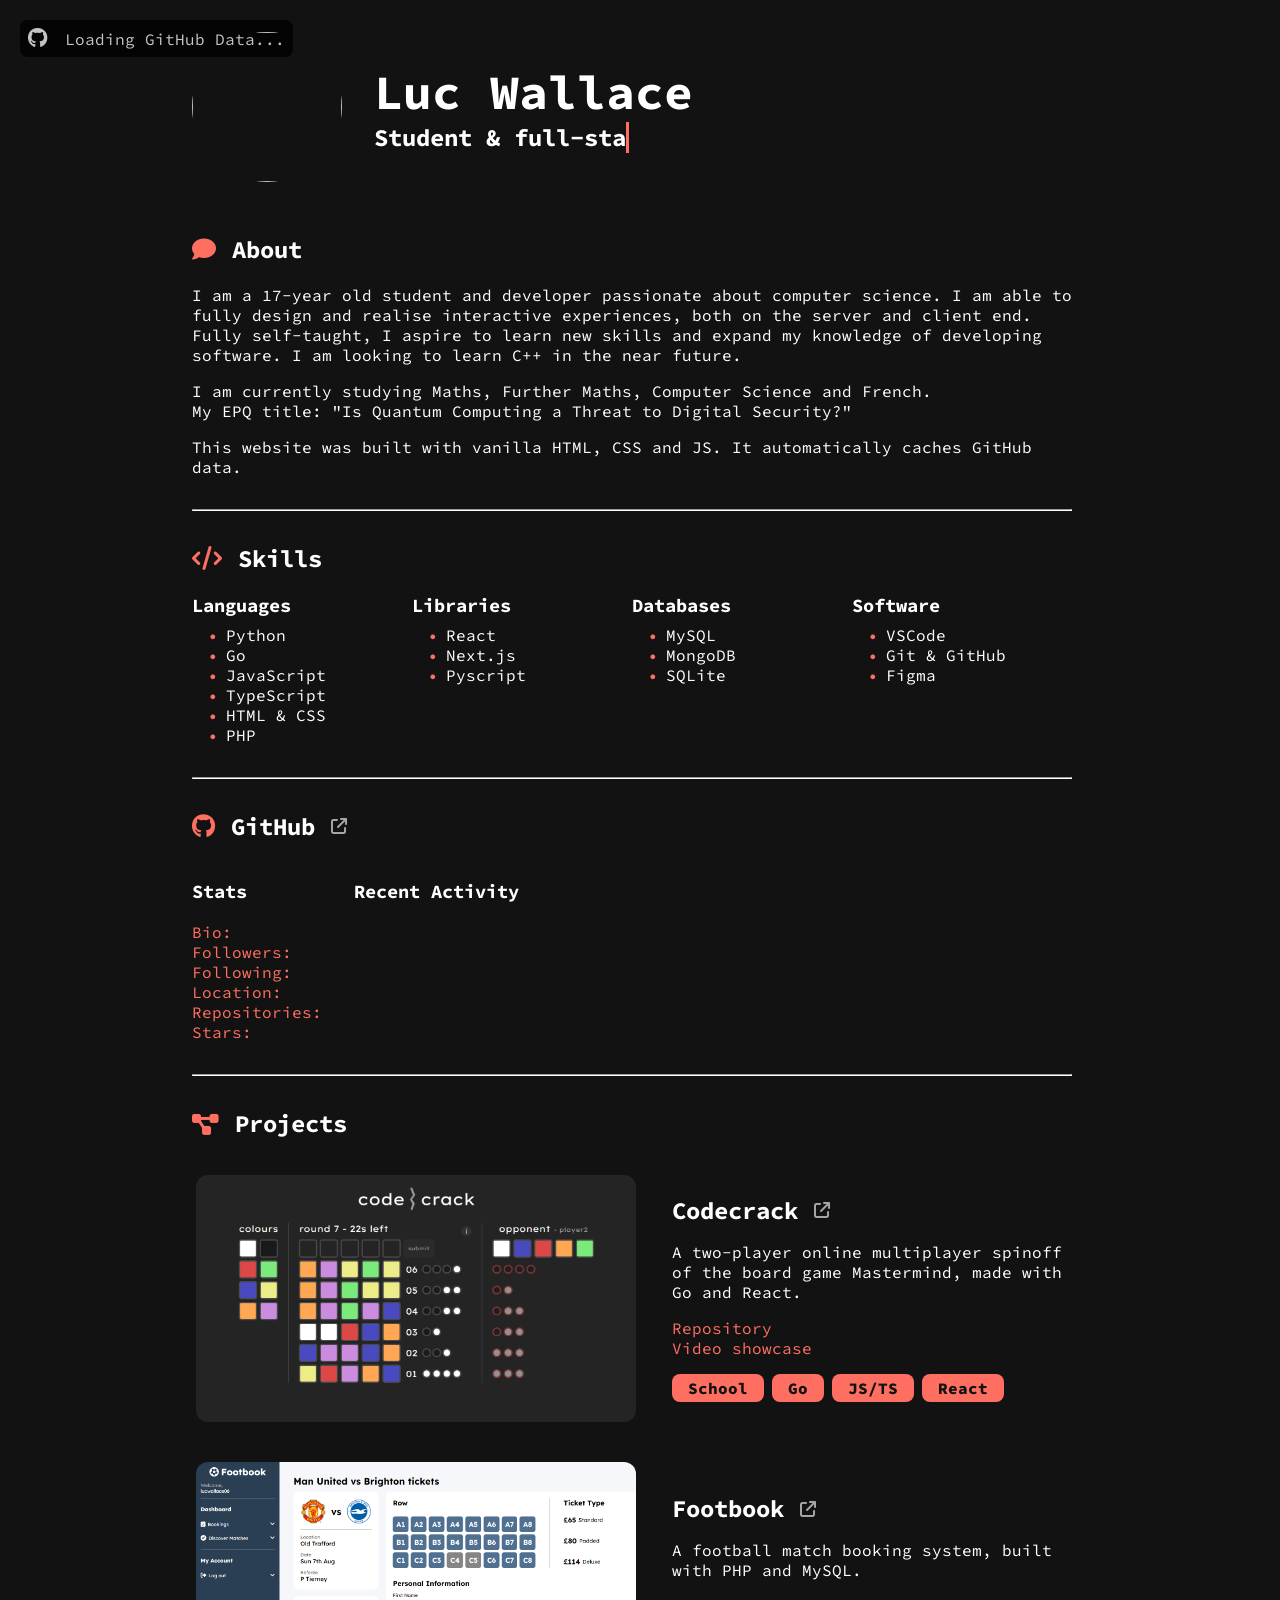
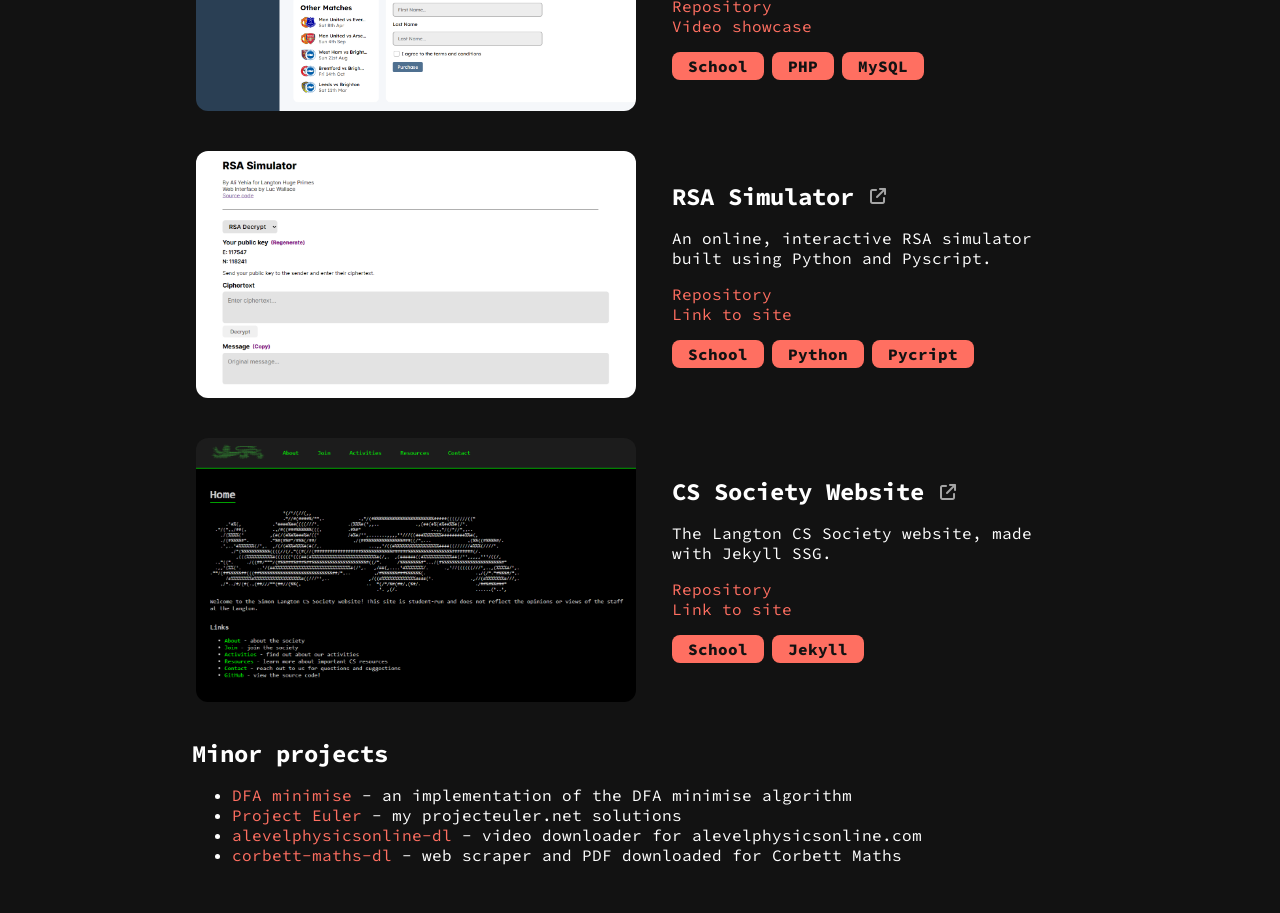
==== index.html @ f2d891d4 "Add GitHub recent activity section" ====
<!DOCTYPE html>
<html lang="en">
  <head>
    <meta charset="UTF-8" />
    <meta name="viewport" content="width=device-width, initial-scale=1.0" />
    <meta name="description" content="Student & full-stack developer" />

    <meta name="theme-color" content="#ff6f61" />
    <meta property="og:type" content="website" />
    <meta
      property="og:image"
      content="https://avatars.githubusercontent.com/luc-wallace"
    />
    <meta name="description" content="Student & full-stack developer" />
    <meta property="og:url" content="https://luc-wallace.github.io/" />
    <meta property="og:title" content="Luc Wallace Portfolio" />
    <meta property="og:description" content="Student & full-stack developer" />
    <link rel="shortcut icon" href="/img/favicon.ico" type="image/x-icon" />
    <title>Luc Wallace Portfolio</title>
    <link rel="stylesheet" href="index.css" />
    <link rel="preconnect" href="https://fonts.googleapis.com" />
    <link rel="preconnect" href="https://fonts.gstatic.com" crossorigin />
    <link
      href="https://fonts.googleapis.com/css2?family=Source+Code+Pro:ital,wght@0,200..900;1,200..900&display=swap"
      rel="stylesheet"
    />
    <link
      rel="stylesheet"
      href="https://cdnjs.cloudflare.com/ajax/libs/font-awesome/6.5.2/css/all.min.css"
      integrity="sha512-SnH5WK+bZxgPHs44uWIX+LLJAJ9/2PkPKZ5QiAj6Ta86w+fsb2TkcmfRyVX3pBnMFcV7oQPJkl9QevSCWr3W6A=="
      crossorigin="anonymous"
      referrerpolicy="no-referrer"
    />
    <script
      src="https://cdnjs.cloudflare.com/ajax/libs/dompurify/3.1.5/purify.min.js"
      integrity="sha512-JatFEe90fJU2nrgf27fUz2hWRvdYrSlTEV8esFuqCtfiqWN8phkS1fUl/xCfYyrLDQcNf3YyS0V9hG7U4RHNmQ=="
      crossorigin="anonymous"
      referrerpolicy="no-referrer"
    ></script>
    <script src="index.js" defer></script>
  </head>
  <body>
    <div class="loading" id="loading" style="display: none">
      <i class="fa-brands fa-github"></i>
      Loading GitHub Data...
    </div>
    <div class="section aside">
      <div class="logo">
        <img src="https://avatars.githubusercontent.com/luc-wallace" />
        <span class="title">
          <h1>Luc Wallace</h1>
          <div id="fill" class="fill">
            <h2 data-text="Student & full-stack developer" class="typing"></h2>
          </div>
        </span>
      </div>
    </div>
    <div class="section content" id="content">
      <div class="about">
        <h2>
          <i class="fa-solid fa-comment"></i>
          About
        </h2>
        <p>
          I am a 17-year old student and developer passionate about computer
          science. I am able to fully design and realise interactive
          experiences, both on the server and client end. Fully self-taught, I
          aspire to learn new skills and expand my knowledge of developing
          software. I am looking to learn C++ in the near future.
        </p>
        <p>
          I am currently studying Maths, Further Maths, Computer Science and
          French.
          <br />
          My EPQ title: "Is Quantum Computing a Threat to Digital Security?"
        </p>
        <p>
          This website was built with vanilla HTML, CSS and JS. It automatically
          caches GitHub data.
        </p>
      </div>
      <hr />
      <div>
        <h2>
          <i class="fa-solid fa-code"></i>
          Skills
        </h2>
        <div class="skills">
          <div>
            <h3>Languages</h3>
            <ul>
              <li>Python</li>
              <li>Go</li>
              <li>JavaScript</li>
              <li>TypeScript</li>
              <li>HTML & CSS</li>
              <li>PHP</li>
            </ul>
          </div>
          <div>
            <h3>Libraries</h3>
            <ul>
              <li>React</li>
              <li>Next.js</li>
              <li>Pyscript</li>
            </ul>
          </div>
          <div>
            <h3>Databases</h3>
            <ul>
              <li>MySQL</li>
              <li>MongoDB</li>
              <li>SQLite</li>
            </ul>
          </div>
          <div>
            <h3>Software</h3>
            <ul>
              <li>VSCode</li>
              <li>Git & GitHub</li>
              <li>Figma</li>
            </ul>
          </div>
        </div>
      </div>
      <hr />
      <div class="github">
        <h2>
          <i class="fa-brands fa-github"></i>
          GitHub
          <a
            href="https://github.com/luc-wallace"
            target="_blank"
            rel="noopener noreferrer"
          >
            <i class="fa-solid fa-arrow-up-right-from-square"></i>
          </a>
        </h2>
        <div>
          <div class="stats">
            <h3>Stats</h3>
            <h4>
              Bio:
              <span class="value" id="bio"></span>
            </h4>
            <h4>
              Followers:
              <span class="value" id="followers"></span>
            </h4>
            <h4>
              Following:
              <span class="value" id="following"></span>
            </h4>
            <h4>
              Location:
              <span class="value" id="location"></span>
            </h4>
            <h4>
              Repositories:
              <span class="value" id="repos"></span>
            </h4>
            <h4>
              Stars:
              <span class="value" id="stars"></span>
            </h4>
          </div>
          <div class="repos" id="recent-repos">
            <h3>Recent Activity</h3>
          </div>
        </div>
      </div>
      <hr />
      <div class="projects">
        <h2>
          <i class="fa-solid fa-diagram-project"></i>
          Projects
        </h2>
        <div class="project">
          <img
            src="img/codecrack.png"
            alt="A screenshot of my mastermind spinoff, codecrack."
          />
          <div>
            <h2>
              Codecrack
              <a
                href="https://github.com/luc-wallace/codecrack"
                target="_blank"
                rel="noopener noreferrer"
              >
                <i class="fa-solid fa-arrow-up-right-from-square"></i>
              </a>
            </h2>
            <p>
              A two-player online multiplayer spinoff of the board game
              Mastermind, made with Go and React.
            </p>
            <a
              href="https://github.com/luc-wallace/codecrack"
              target="_blank"
              rel="noopener noreferrer"
            >
              Repository
            </a>
            <a
              href="https://www.youtube.com/watch?v=IVzXDt7tmTY"
              target="_blank"
              rel="noopener noreferrer"
            >
              Video showcase
            </a>
            <div class="tags">
              <span>School</span>
              <span>Go</span>
              <span>JS/TS</span>
              <span>React</span>
            </div>
          </div>
        </div>
        <div class="project">
          <img
            src="img/footbook.png"
            alt="A screenshot of my football match booking system, footbook."
          />
          <div>
            <h2>
              Footbook
              <a
                href="https://github.com/luc-wallace/footbook"
                target="_blank"
                rel="noopener noreferrer"
              >
                <i class="fa-solid fa-arrow-up-right-from-square"></i>
              </a>
            </h2>
            <p>A football match booking system, built with PHP and MySQL.</p>
            <a
              href="https://github.com/luc-wallace/footbook"
              target="_blank"
              rel="noopener noreferrer"
            >
              Repository
            </a>
            <a
              href="https://youtu.be/f0kx_i9ZmFQ"
              target="_blank"
              rel="noopener noreferrer"
            >
              Video showcase
            </a>
            <div class="tags">
              <span>School</span>
              <span>PHP</span>
              <span>MySQL</span>
            </div>
          </div>
        </div>
        <div class="project">
          <img
            src="img/rsa-simulator.png"
            alt="A screenshot of my rsa simulator website."
          />
          <div>
            <h2>
              RSA Simulator
              <a
                href="https://github.com/luc-wallace/rsa-simulator"
                target="_blank"
                rel="noopener noreferrer"
              >
                <i class="fa-solid fa-arrow-up-right-from-square"></i>
              </a>
            </h2>
            <p>
              An online, interactive RSA simulator built using Python and
              Pyscript.
            </p>
            <a
              href="https://github.com/luc-wallace/rsa-simulator"
              target="_blank"
              rel="noopener noreferrer"
            >
              Repository
            </a>
            <a
              href="https://langtonhugeprimes.vercel.app"
              target="_blank"
              rel="noopener noreferrer"
            >
              Link to site
            </a>
            <div class="tags">
              <span>School</span>
              <span>Python</span>
              <span>Pycript</span>
            </div>
          </div>
        </div>
        <div class="project">
          <img
            src="img/cs-soc.png"
            alt="A screenshot of the Langton CS Society website."
          />
          <div>
            <h2>
              CS Society Website
              <a
                href="https://github.com/CSLangtonSoc/website"
                target="_blank"
                rel="noopener noreferrer"
              >
                <i class="fa-solid fa-arrow-up-right-from-square"></i>
              </a>
            </h2>
            <p>The Langton CS Society website, made with Jekyll SSG.</p>
            <a
              href="https://github.com/CSLangtonSoc/website"
              target="_blank"
              rel="noopener noreferrer"
            >
              Repository
            </a>
            <a
              href="https://langtoncompsci.tech"
              target="_blank"
              rel="noopener noreferrer"
            >
              Link to site
            </a>
            <div class="tags">
              <span>School</span>
              <span>Jekyll</span>
            </div>
          </div>
        </div>
        <div class="project minor">
          <h2>Minor projects</h2>
          <ul>
            <li>
              <a
                href="https://github.com/luc-wallace/dfa"
                target="_blank"
                rel="noopener noreferrer"
              >
                DFA minimise
              </a>
              - an implementation of the DFA minimise algorithm
            </li>
            <li>
              <a
                href="https://github.com/luc-wallace/project-euler"
                target="_blank"
                rel="noopener noreferrer"
              >
                Project Euler
              </a>
              - my projecteuler.net solutions
            </li>
            <li>
              <a
                href="https://github.com/luc-wallace/alevelphysicsonline-dl"
                target="_blank"
                rel="noopener noreferrer"
              >
                alevelphysicsonline-dl
              </a>
              - video downloader for alevelphysicsonline.com
            </li>
            <li>
              <a
                href="https://github.com/luc-wallace/corbett-maths-dl"
                target="_blank"
                rel="noopener noreferrer"
              >
                corbett-maths-dl
              </a>
              - web scraper and PDF downloaded for Corbett Maths
            </li>
          </ul>
        </div>
      </div>
    </div>
  </body>
</html>
---- index.css ----
html,
body {
  margin: 0;
  width: 100%;
  height: 100%;
  overflow-x: hidden;
}

:root {
  --background: #121212;
  --accent: #ff6f61;
  --text-primary: #fff;
  --text-secondary: #a5a5a5;
}

body {
  font-family: "Source Code Pro", monospace;
  font-optical-sizing: auto;
  font-style: normal;
  background-color: var(--background);
  color: var(--text-primary);
  display: flex;
}

::-moz-selection {
  background: #89403b;
}

::selection {
  background: #89403b;
}

a {
  text-decoration: none;
  color: var(--accent);
}

.section {
  flex: 1;
}

.aside {
  display: flex;
  position: fixed;
  height: 100%;
  width: max-content;
  align-items: center;
  justify-content: center;
  padding: 0 2rem 0 12rem;
  flex-direction: column;
  align-items: flex-start;
  animation: 0.5s appear ease-in-out both;
  pointer-events: none;
}

.content {
  padding: 5rem 10rem 5rem 50%;
  overflow-y: auto;
}

.content > div {
  animation: 0.5s appear ease-in-out both;
}

.content > div:nth-child(1) {
  animation-delay: 100ms;
}

.content > div:nth-child(3) {
  animation-delay: 200ms;
}

.content > div:nth-child(5) {
  animation-delay: 300ms;
}

.content > div:nth-child(7) {
  animation-delay: 400ms;
}

.logo {
  display: flex;
  align-items: center;
  gap: 2rem;
}

.logo h1 {
  font-size: 3rem;
}

.logo img {
  width: 150px;
  height: 150px;
  border-radius: 50%;
}

.fill {
  width: max-content;
  position: relative;
  display: inline-block;
}

.fill::before {
  opacity: 0.5;
  content: "";
  position: absolute;
  height: 100%;
  background-color: var(--accent);
  z-index: -1;
  transition: width 0.2s ease-out;
  width: var(--fill-width, 0);
}

.value {
  color: var(--text-primary);
}

.content h2 {
  display: flex;
  cursor: default;
  align-items: center;
}

h2 i {
  height: max-content;
  margin-right: 1rem;
  color: var(--accent);
  transition: font-size 0.25s;
}

h2:hover > i {
  font-size: 1.75rem;
}

.github h4 {
  margin: 0;
  font-weight: 400;
  color: var(--accent);
}

.github > div {
  display: flex;
  gap: 2rem;
}

.repos {
  display: flex;
  flex-direction: column;
  flex: 1;
}

.repos p {
  margin: 0;
}

.stats {
  width: max-content;
}

h2 a {
  margin-left: 1rem;
  font-size: 1rem;
}

h2 a i {
  color: var(--text-secondary);
}

.title {
  display: flex;
  flex-direction: column;
}

.title * {
  margin: 0;
}

.typing {
  overflow-x: hidden;
  white-space: nowrap;
}

.typing::after {
  content: "";
  height: 10px;
  border-right: 3px solid var(--accent);
  animation: blinking 1s steps(1, end) infinite;
}

hr {
  border-bottom: 1px solid #fff;
  margin: 2rem 0;
  animation: fade reverse 0.5s;
}

.skills {
  display: flex;
}

.skills ul {
  list-style: none;
  margin: 0.5rem 0 0 0;
}

.skills li::before {
  content: "•";
  color: var(--accent);
  width: 1rem;
  margin: 0 0.5rem 0 -1.5rem;
}

.skills > div {
  flex: 1;
}

.skills h3 {
  margin: 0;
}

.loading {
  position: absolute;
  top: 20px;
  left: 20px;
  padding: 0.5rem;
  background-color: #000000;
  opacity: 0.75;
  border-radius: 0.5rem;
}

.loading i {
  font-size: 1.25rem;
  margin-right: 0.5rem;
}

.projects {
  display: flex;
  flex-direction: column;
  gap: 2rem;
}

.projects h2 {
  margin: 0;
}

.project h2 {
  margin: 0;
}

.project {
  display: flex;
  gap: 2rem;
}

.project img {
  align-self: start;
  width: 50%;
  border-radius: 1rem;
  border: 4px transparent solid;
  transition: border-color 0.5s;
}

.project:hover img {
  border: 4px var(--accent) solid;
}

.project > div {
  display: flex;
  flex-direction: column;
  justify-content: center;
}

.tags {
  width: 100%;
  margin-top: 1rem;
  display: flex;
  flex-direction: row;
  gap: 0.5rem;
}

.tags span {
  width: max-content;
  border-radius: 0.5rem;
  background-color: var(--accent);
  color: var(--background);
  padding: 0.25rem 1rem;
  font-weight: 800;
}

.project.minor {
  flex-direction: column;
  gap: 0;
}

@keyframes appear {
  from {
    opacity: 0;
  }

  to {
    opacity: 1;
  }
}

@keyframes blinking {
  0% {
    opacity: 1;
  }

  50% {
    opacity: 0;
  }

  100% {
    opacity: 1;
  }
}

@keyframes fade {
  from {
    opacity: 0.75;
  }

  to {
    opacity: 0;
  }
}

@media screen and (max-width: 1700px) {
  .aside {
    padding-left: 2rem;
  }

  .content {
    padding-right: 2rem;
  }
}

@media screen and (max-width: 1420px) {
  body {
    display: flex;
    flex-direction: column;
    height: max-content;
    width: 70%;
    margin: 0 auto;
  }

  .section {
    flex: 0;
  }

  .aside {
    position: static;
    padding: 2rem 0;
    pointer-events: all;
  }

  .content {
    padding: 0 1rem 2rem 0;
  }
}

@media screen and (max-width: 1000px) {
  body {
    width: 95%;
  }
}

@media screen and (max-width: 685px) {
  h2 {
    font-size: 1.15rem;
  }

  .tags span {
    padding: 0.25rem 0.5rem;
  }

  .skills {
    display: grid;
    grid-template-columns: 1fr 1fr;
    gap: 1rem;
  }

  .github > div {
    flex-direction: column;
  }

  .stats,
  .top-repos {
    width: 100%;
  }
}

@media screen and (max-width: 570px) {
  .project {
    flex-direction: column;
  }

  .title h1 {
    font-size: 1.65rem;
  }

  .project h2 {
    font-size: 1rem;
  }

  .aside {
    width: 100%;
  }

  .logo {
    width: 100%;
    gap: 0.5rem;
    flex-direction: column;
    align-items: center;
    text-align: center;
    justify-content: center;
  }

  .logo img {
    width: 100px;
    height: 100px;
  }

  .tags span {
    padding: 0.25rem 0.5rem;
  }
}
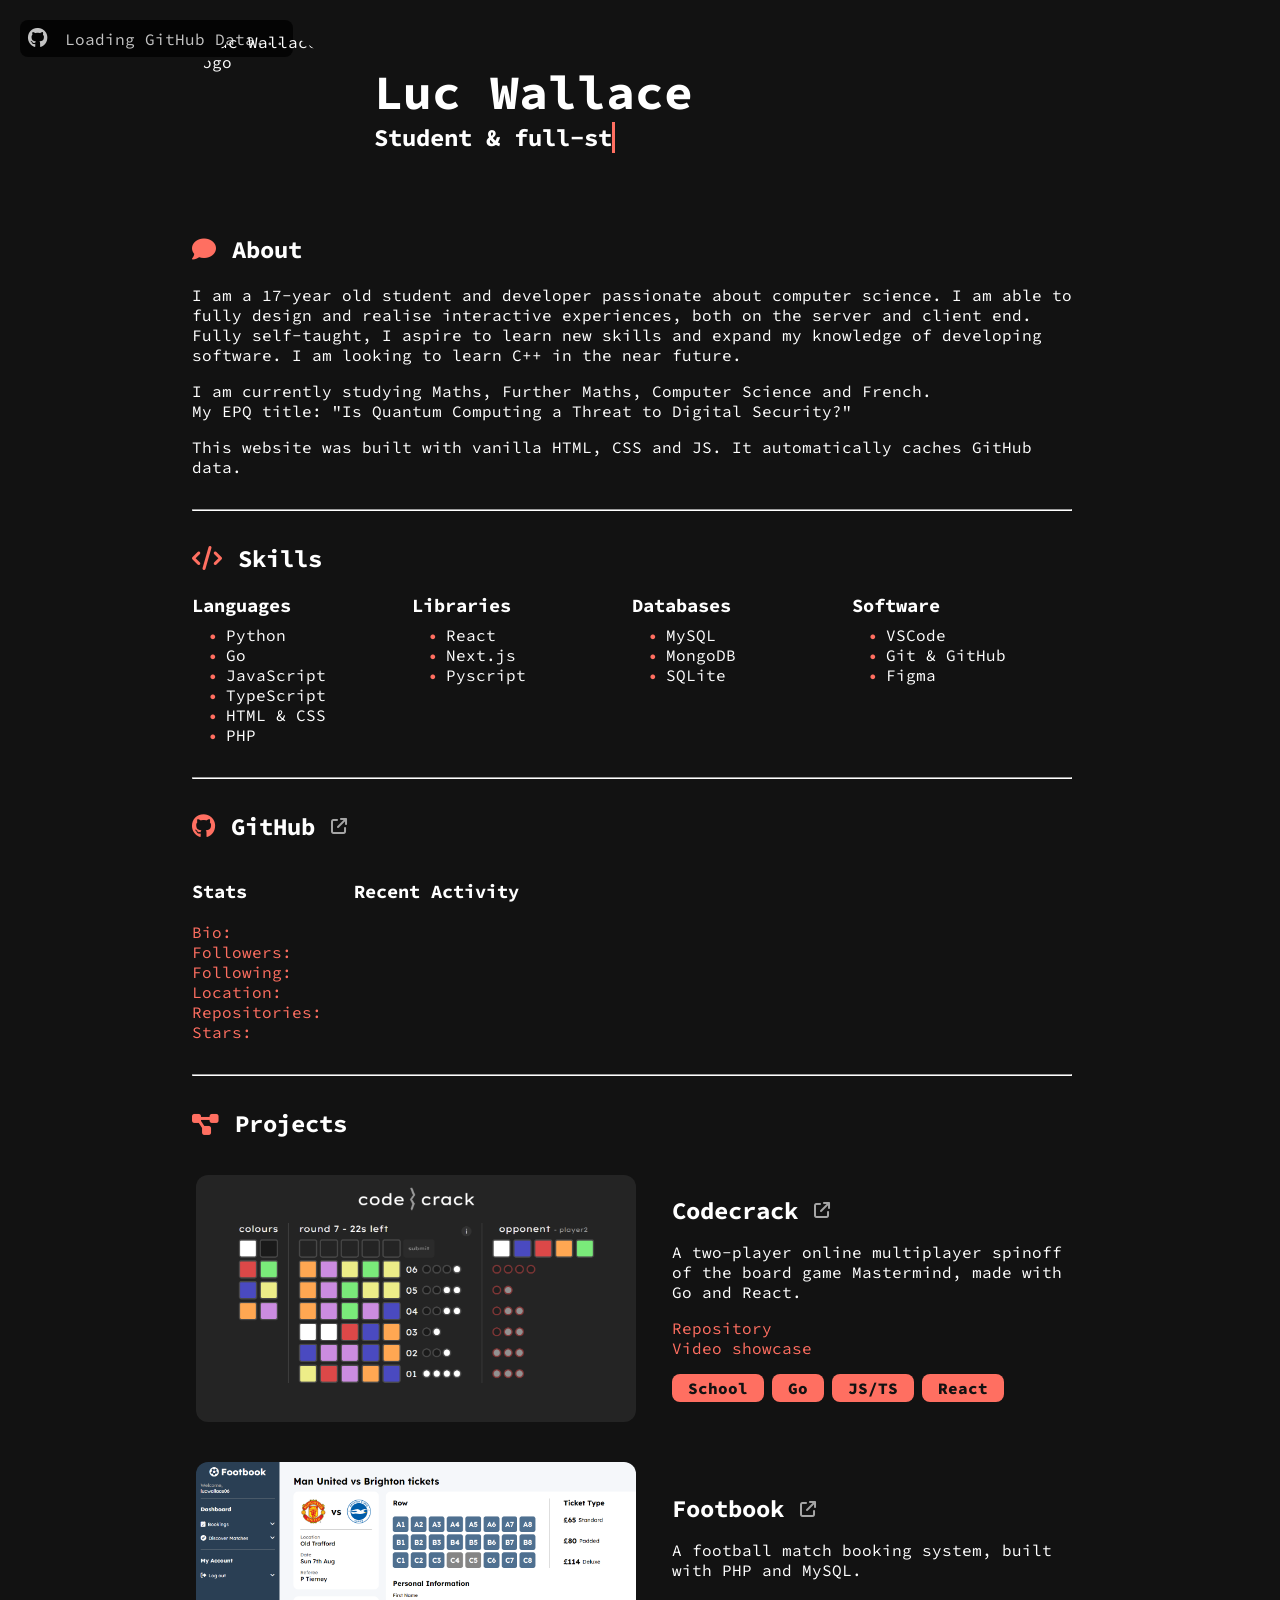
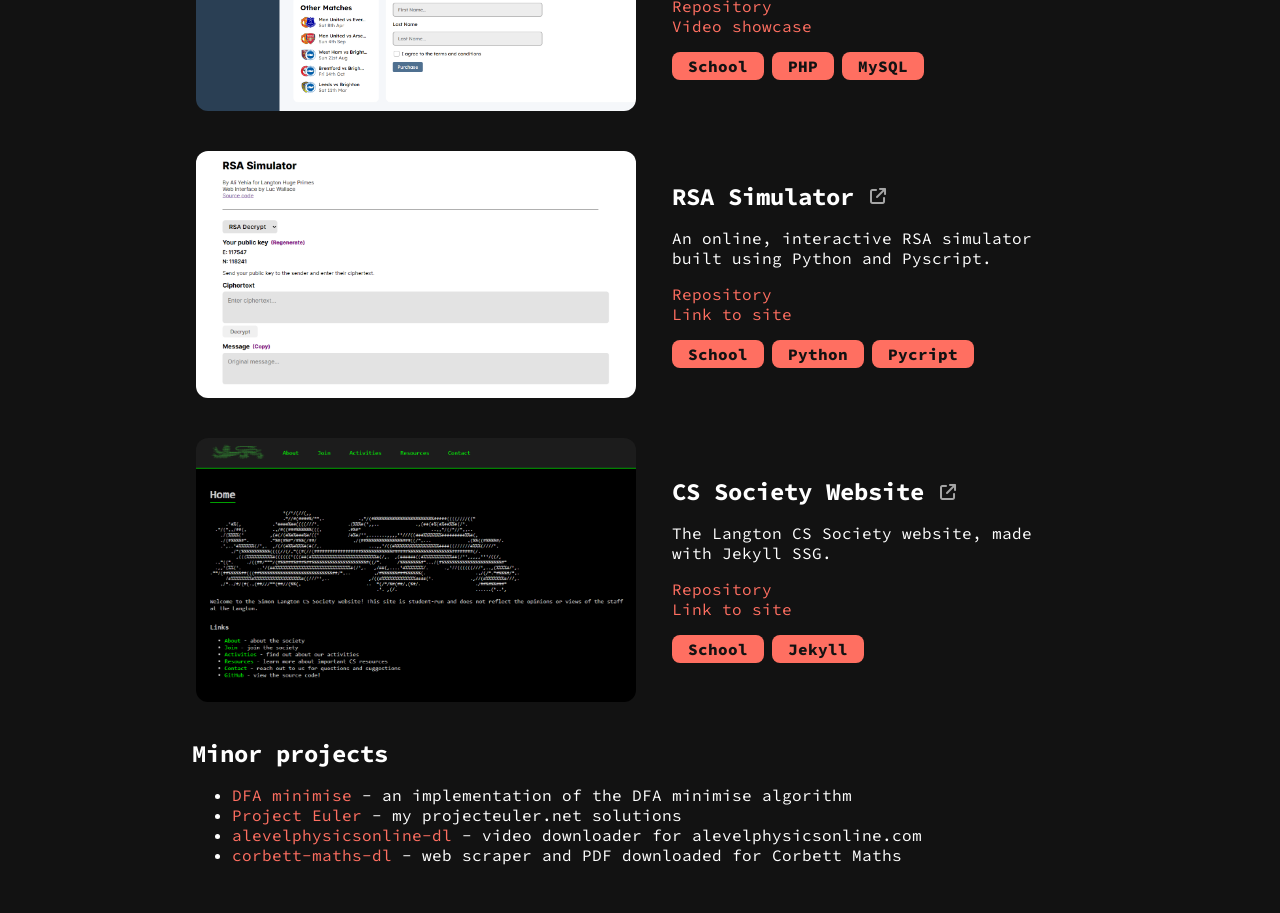
==== commit ce0fdc47: "Add accessibility labels to links" ====
--- a/index.html
+++ b/index.html
@@ -46,7 +46,10 @@
     </div>
     <div class="section aside">
       <div class="logo">
-        <img src="https://avatars.githubusercontent.com/luc-wallace" />
+        <img
+          src="https://avatars.githubusercontent.com/luc-wallace"
+          alt="Luc Wallace logo"
+        />
         <span class="title">
           <h1>Luc Wallace</h1>
           <div id="fill" class="fill">
@@ -132,6 +135,7 @@
             href="https://github.com/luc-wallace"
             target="_blank"
             rel="noopener noreferrer"
+            aria-label="Visit my GitHub profile"
           >
             <i class="fa-solid fa-arrow-up-right-from-square"></i>
           </a>
@@ -187,6 +191,7 @@
                 href="https://github.com/luc-wallace/codecrack"
                 target="_blank"
                 rel="noopener noreferrer"
+                aria-label="Visit the repository"
               >
                 <i class="fa-solid fa-arrow-up-right-from-square"></i>
               </a>
@@ -229,6 +234,7 @@
                 href="https://github.com/luc-wallace/footbook"
                 target="_blank"
                 rel="noopener noreferrer"
+                aria-label="Visit the repository"
               >
                 <i class="fa-solid fa-arrow-up-right-from-square"></i>
               </a>
@@ -267,6 +273,7 @@
                 href="https://github.com/luc-wallace/rsa-simulator"
                 target="_blank"
                 rel="noopener noreferrer"
+                aria-label="Visit the repository"
               >
                 <i class="fa-solid fa-arrow-up-right-from-square"></i>
               </a>
@@ -308,6 +315,7 @@
                 href="https://github.com/CSLangtonSoc/website"
                 target="_blank"
                 rel="noopener noreferrer"
+                aria-label="Visit the repository"
               >
                 <i class="fa-solid fa-arrow-up-right-from-square"></i>
               </a>
--- a/index.css
+++ b/index.css
@@ -56,6 +56,7 @@
 .content {
   padding: 5rem 10rem 5rem 50%;
   overflow-y: auto;
+  --animation-delay: 200ms;
 }
 
 .content > div {
@@ -63,19 +64,19 @@
 }
 
 .content > div:nth-child(1) {
-  animation-delay: 100ms;
+  animation-delay: var(--animation-delay);
 }
 
 .content > div:nth-child(3) {
-  animation-delay: 200ms;
+  animation-delay: calc(2 * var(--animation-delay));
 }
 
 .content > div:nth-child(5) {
-  animation-delay: 300ms;
+  animation-delay: calc(3 * var(--animation-delay));
 }
 
 .content > div:nth-child(7) {
-  animation-delay: 400ms;
+  animation-delay: calc(4 * var(--animation-delay));
 }
 
 .logo {
@@ -190,7 +191,7 @@
 hr {
   border-bottom: 1px solid #fff;
   margin: 2rem 0;
-  animation: fade reverse 0.5s;
+  animation: fade reverse 1s;
 }
 
 .skills {
@@ -425,3 +426,19 @@
     padding: 0.25rem 0.5rem;
   }
 }
+
+@media (prefers-reduced-motion) {
+  * {
+    animation: none !important;
+    opacity: 1 !important;
+    transition-duration: 0s !important;
+  }
+
+  .typing {
+    width: max-content;
+  }
+
+  .typing::after {
+    display: none;
+  }
+}
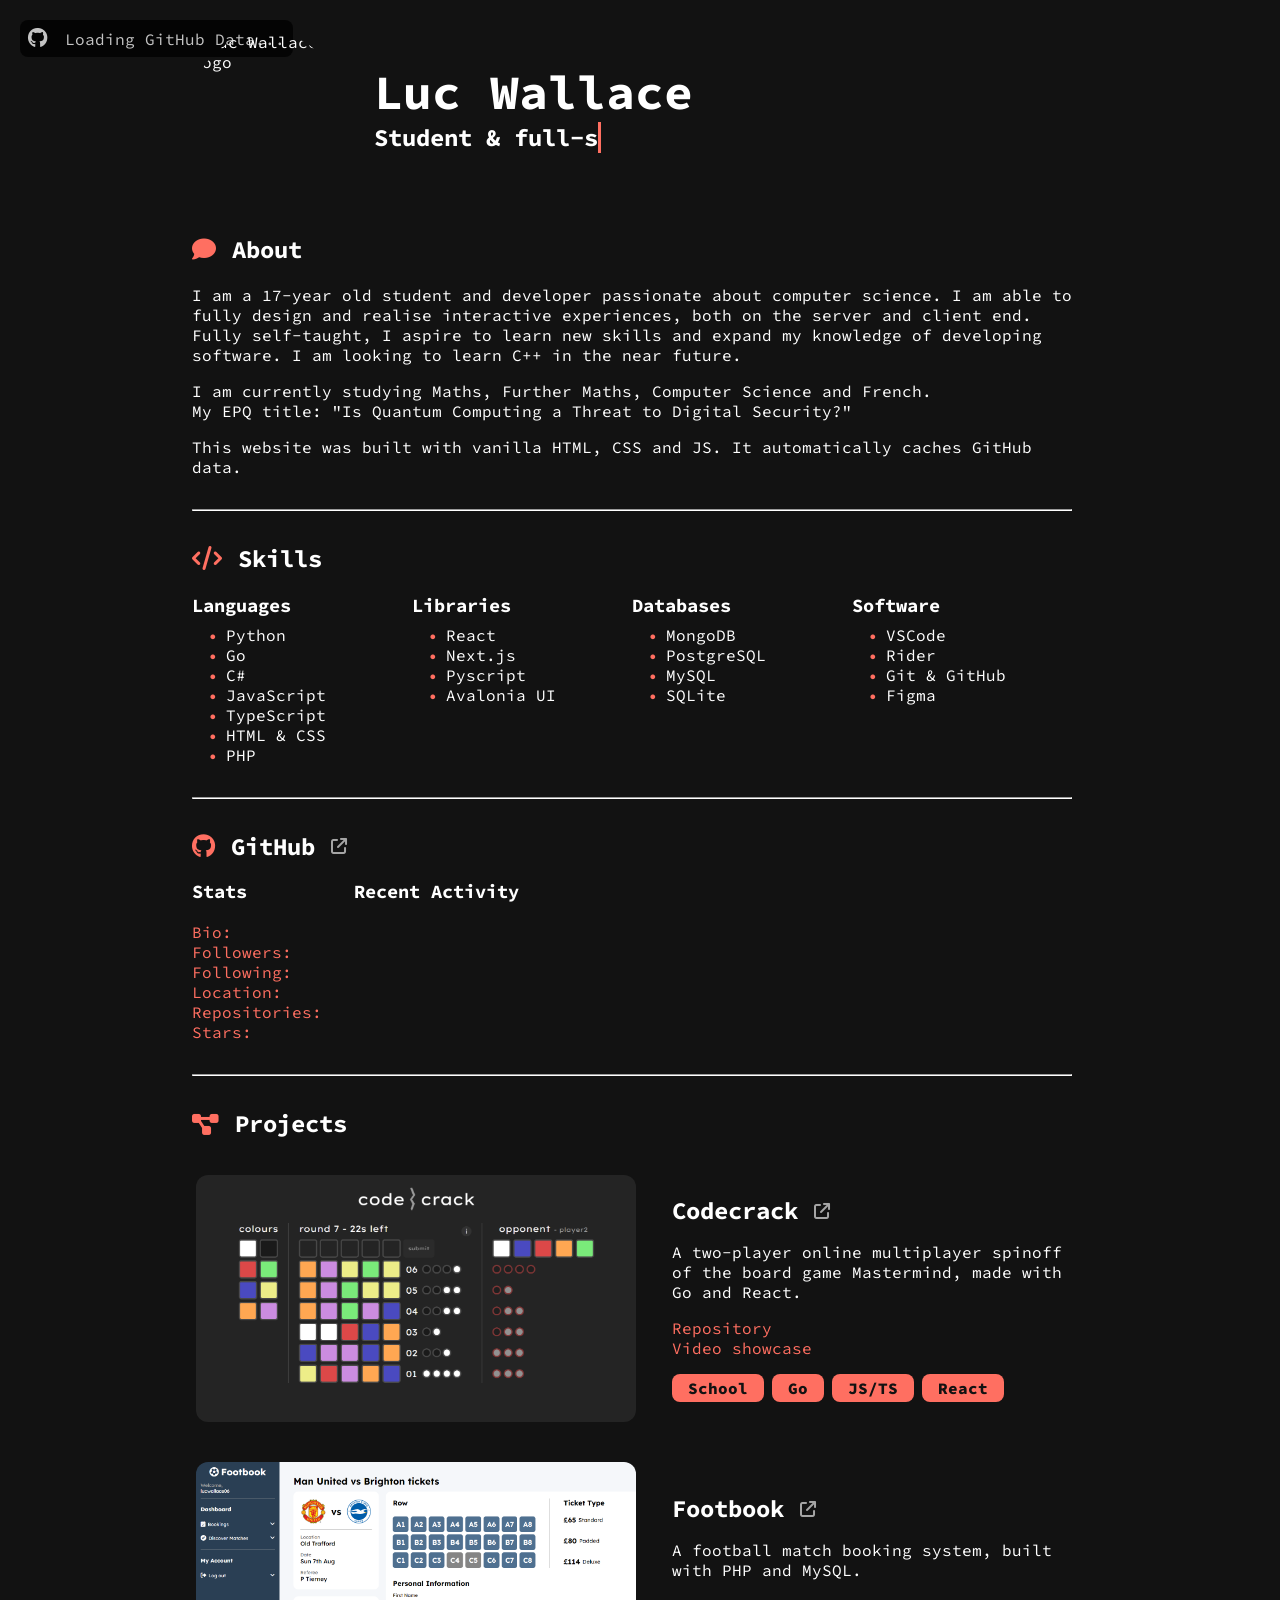
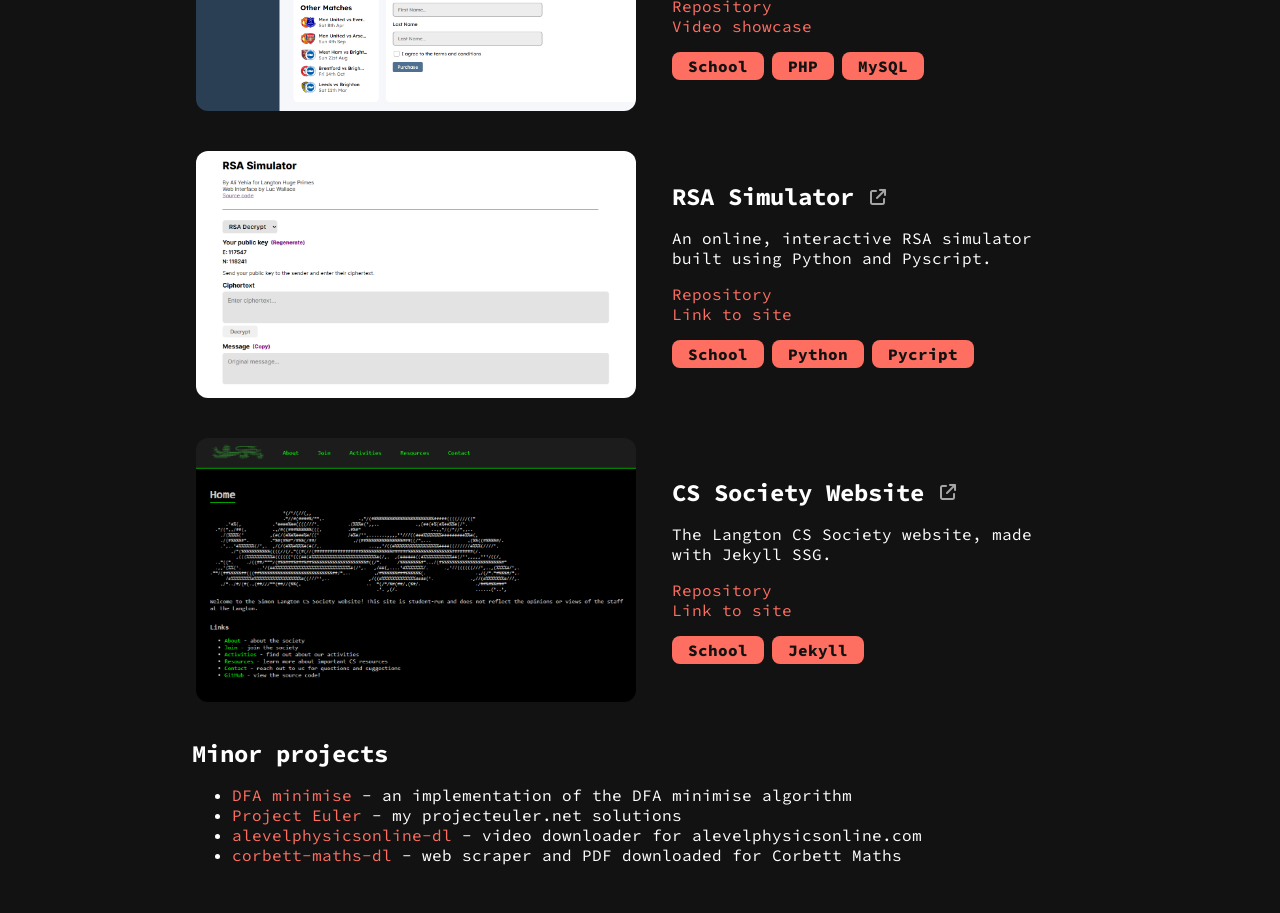
==== commit 6c8e95a8: "Update skills and databases" ====
--- a/index.html
+++ b/index.html
@@ -94,6 +94,7 @@
             <ul>
               <li>Python</li>
               <li>Go</li>
+              <li>C#</li>
               <li>JavaScript</li>
               <li>TypeScript</li>
               <li>HTML & CSS</li>
@@ -106,13 +107,15 @@
               <li>React</li>
               <li>Next.js</li>
               <li>Pyscript</li>
+              <li>Avalonia UI</li>
             </ul>
           </div>
           <div>
             <h3>Databases</h3>
             <ul>
+              <li>MongoDB</li>
+              <li>PostgreSQL</li>
               <li>MySQL</li>
-              <li>MongoDB</li>
               <li>SQLite</li>
             </ul>
           </div>
@@ -120,6 +123,7 @@
             <h3>Software</h3>
             <ul>
               <li>VSCode</li>
+              <li>Rider</li>
               <li>Git & GitHub</li>
               <li>Figma</li>
             </ul>
--- a/index.css
+++ b/index.css
@@ -139,6 +139,10 @@
   color: var(--accent);
 }
 
+.github h2 {
+  margin-bottom: 0;
+}
+
 .github > div {
   display: flex;
   gap: 2rem;
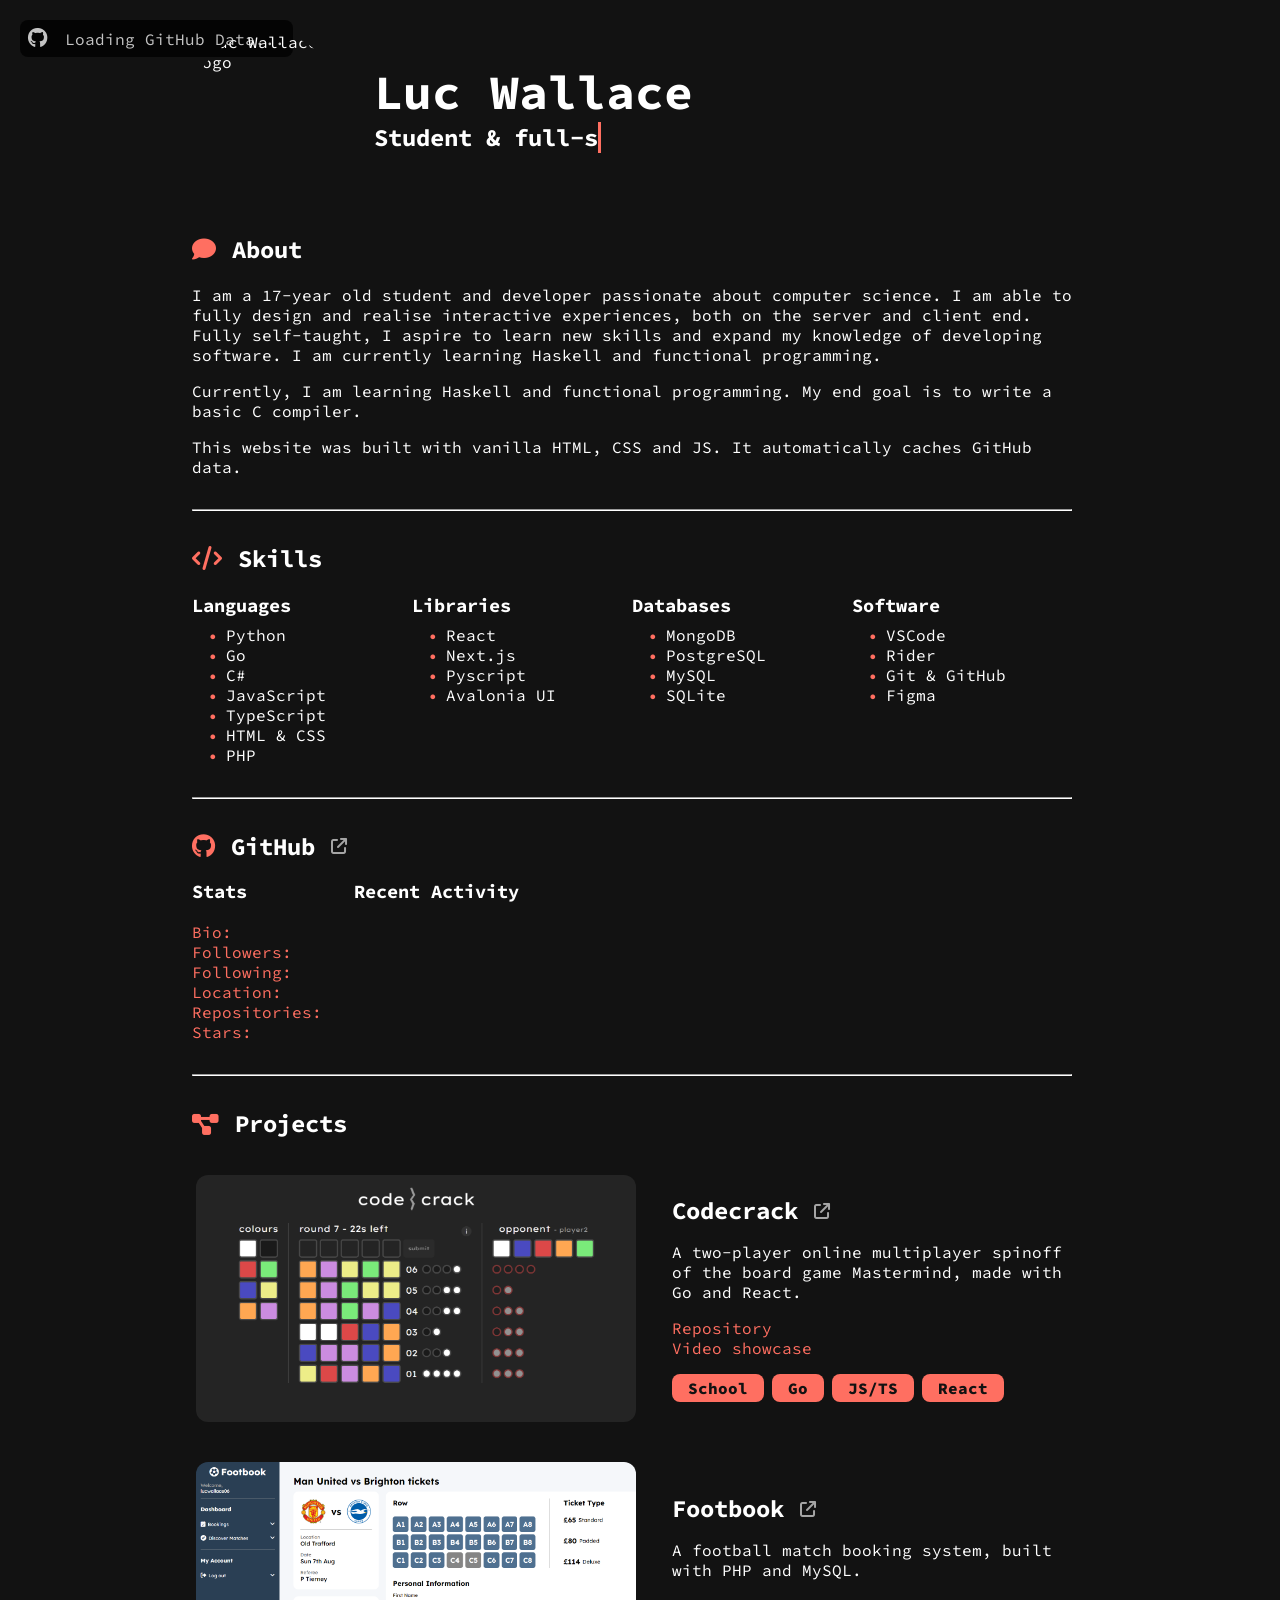
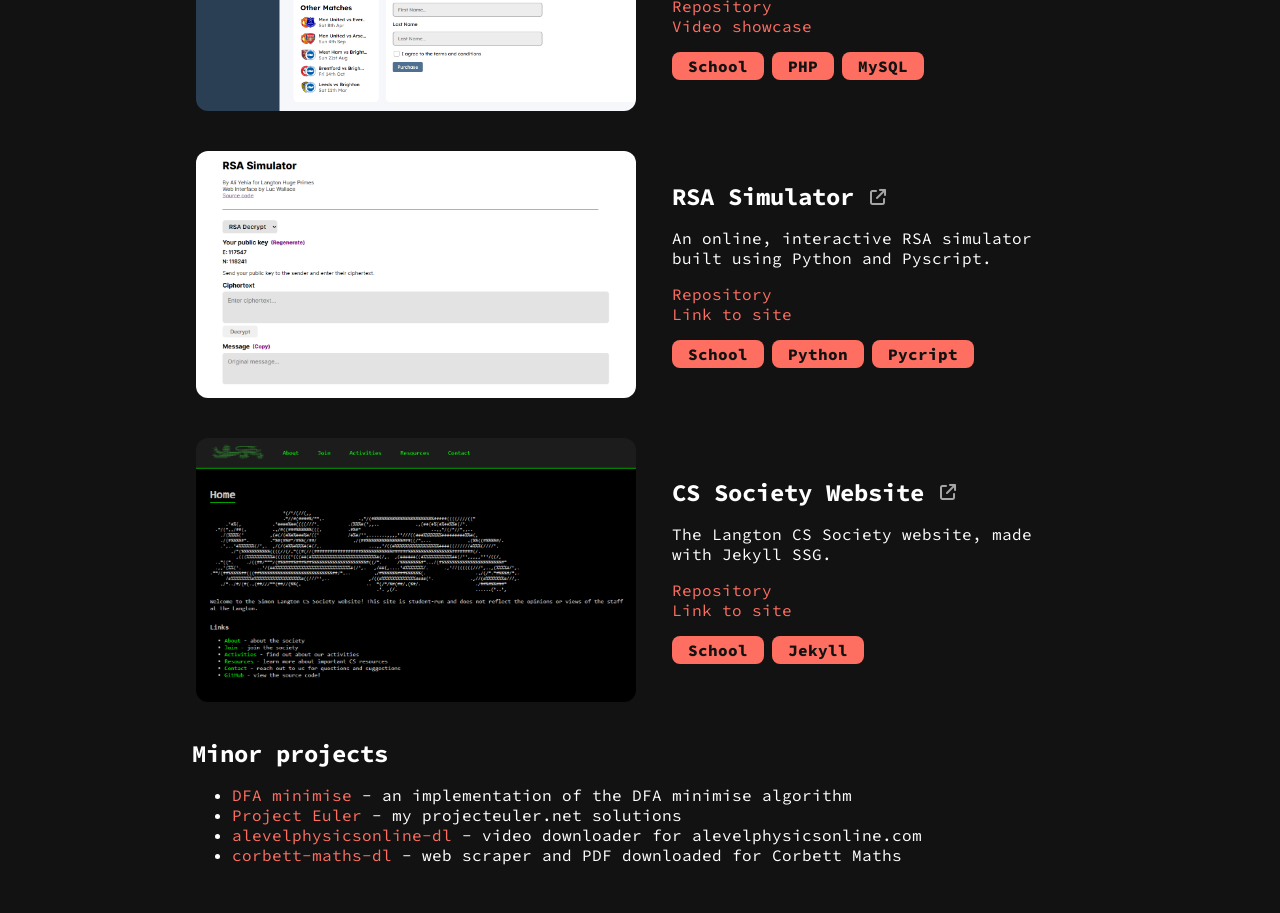
==== commit e2598095: "Update personal site" ====
--- a/index.html
+++ b/index.html
@@ -1,4 +1,4 @@
-<!DOCTYPE html>
+<!doctype html>
 <html lang="en">
   <head>
     <meta charset="UTF-8" />
@@ -69,13 +69,11 @@
           science. I am able to fully design and realise interactive
           experiences, both on the server and client end. Fully self-taught, I
           aspire to learn new skills and expand my knowledge of developing
-          software. I am looking to learn C++ in the near future.
+          software. I am currently learning Haskell and functional programming.
         </p>
         <p>
-          I am currently studying Maths, Further Maths, Computer Science and
-          French.
-          <br />
-          My EPQ title: "Is Quantum Computing a Threat to Digital Security?"
+          Currently, I am learning Haskell and functional programming. My end
+          goal is to write a basic C compiler.
         </p>
         <p>
           This website was built with vanilla HTML, CSS and JS. It automatically
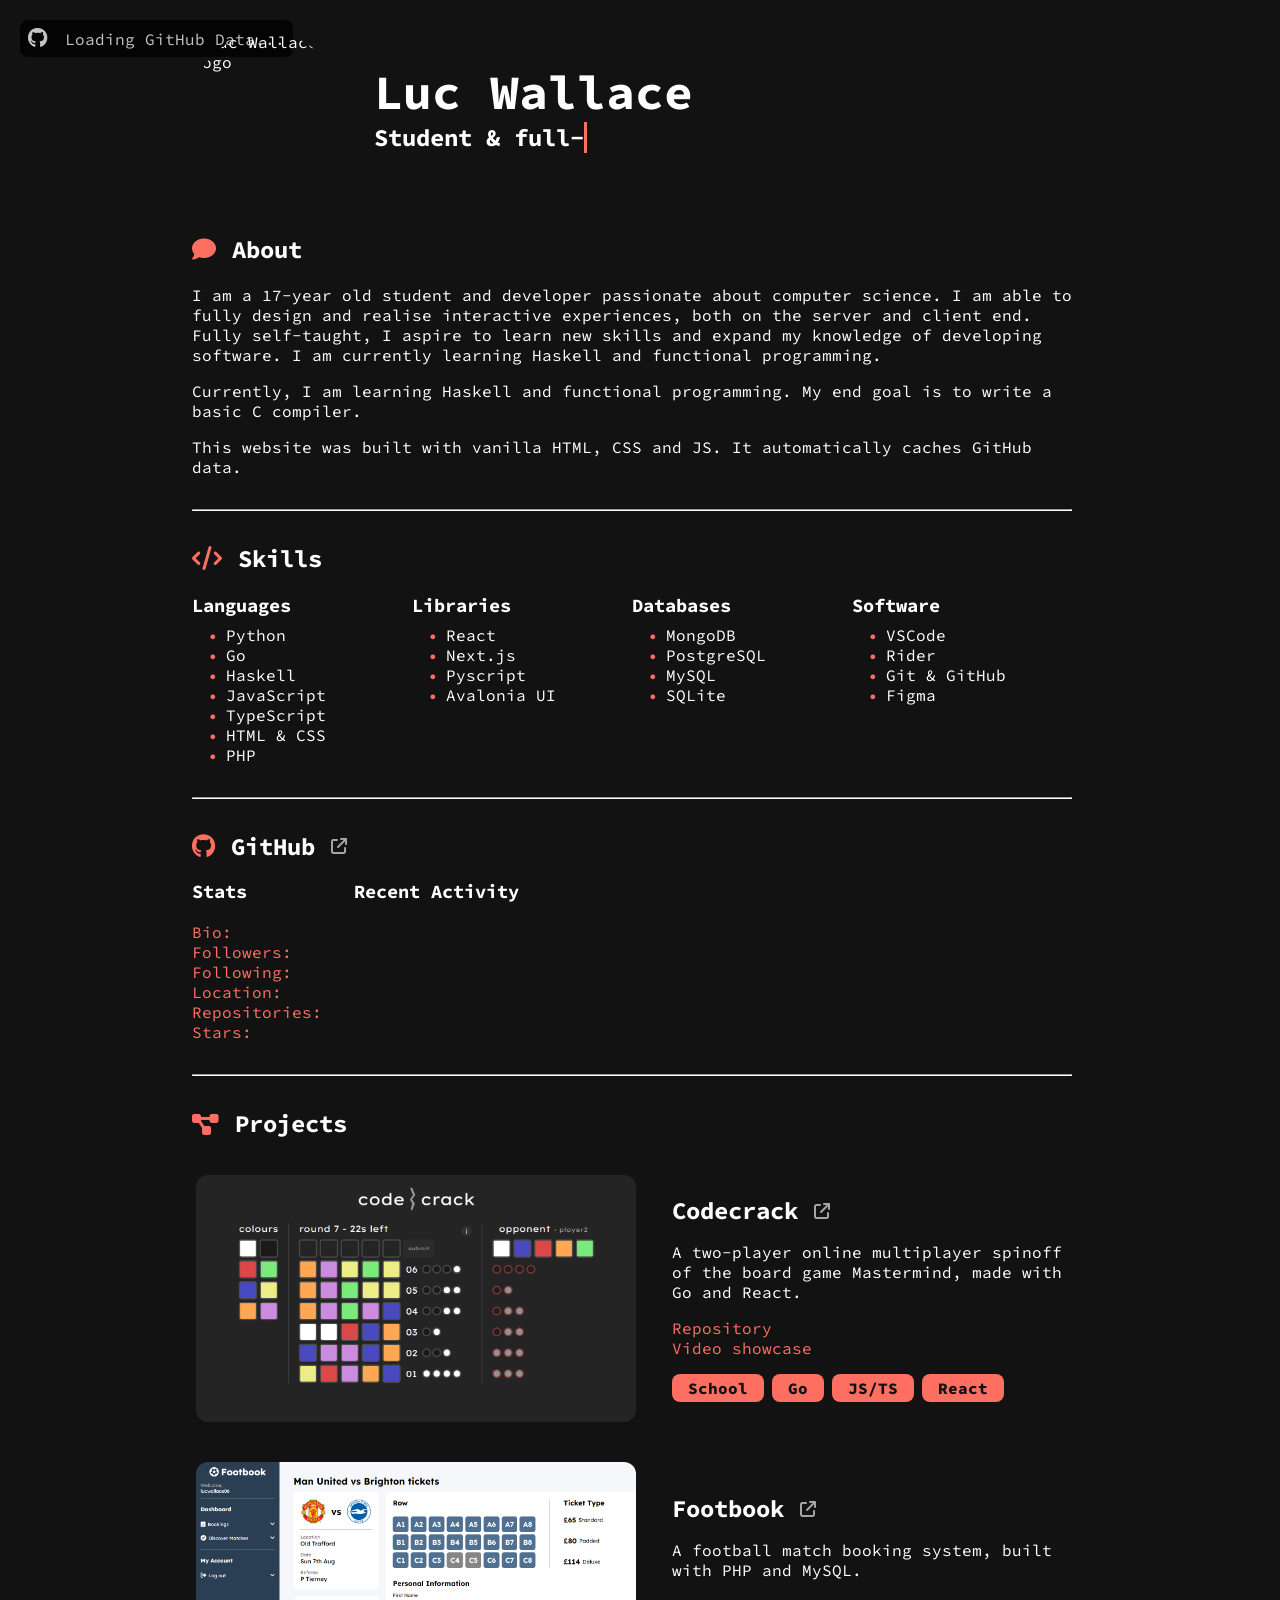
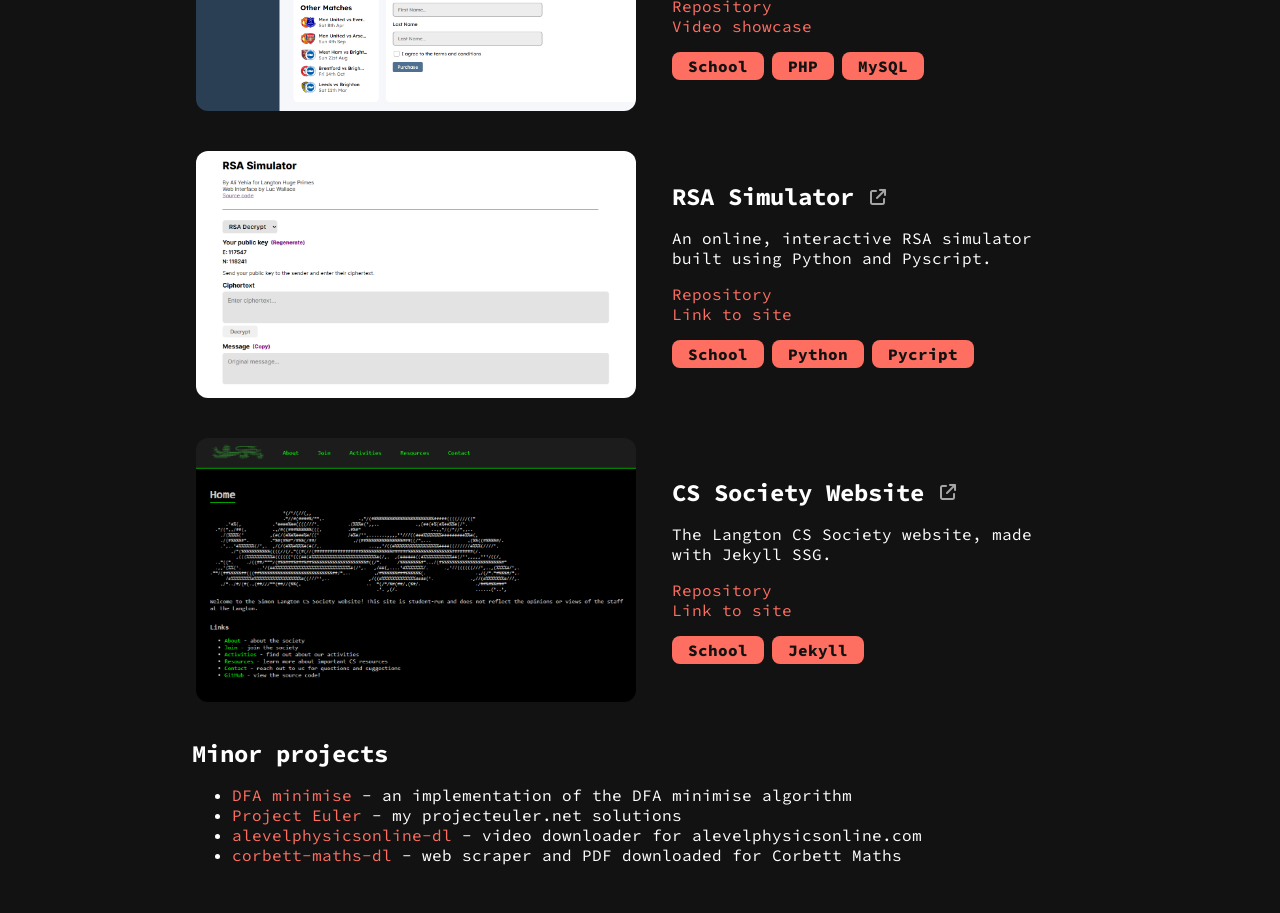
==== commit 77f6a690: "Update index.html" ====
--- a/index.html
+++ b/index.html
@@ -92,7 +92,7 @@
             <ul>
               <li>Python</li>
               <li>Go</li>
-              <li>C#</li>
+              <li>Haskell</li>
               <li>JavaScript</li>
               <li>TypeScript</li>
               <li>HTML & CSS</li>
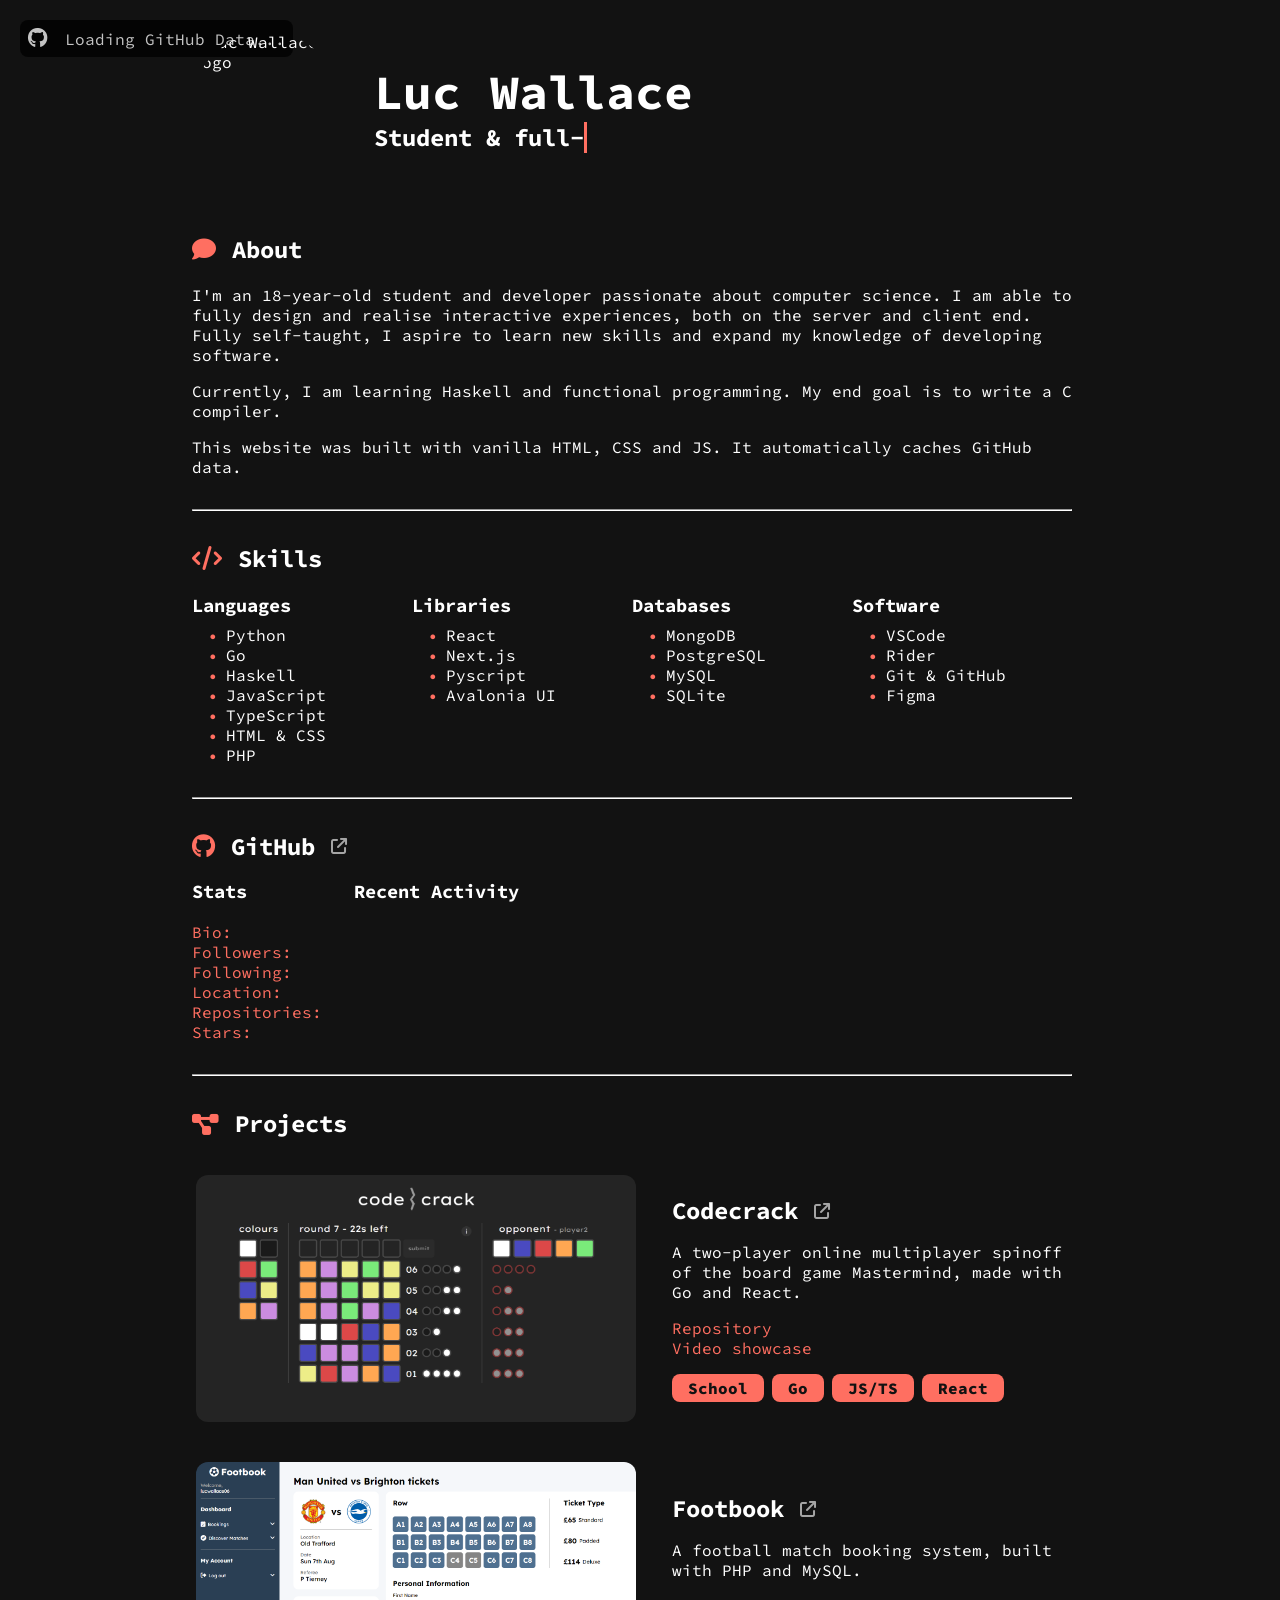
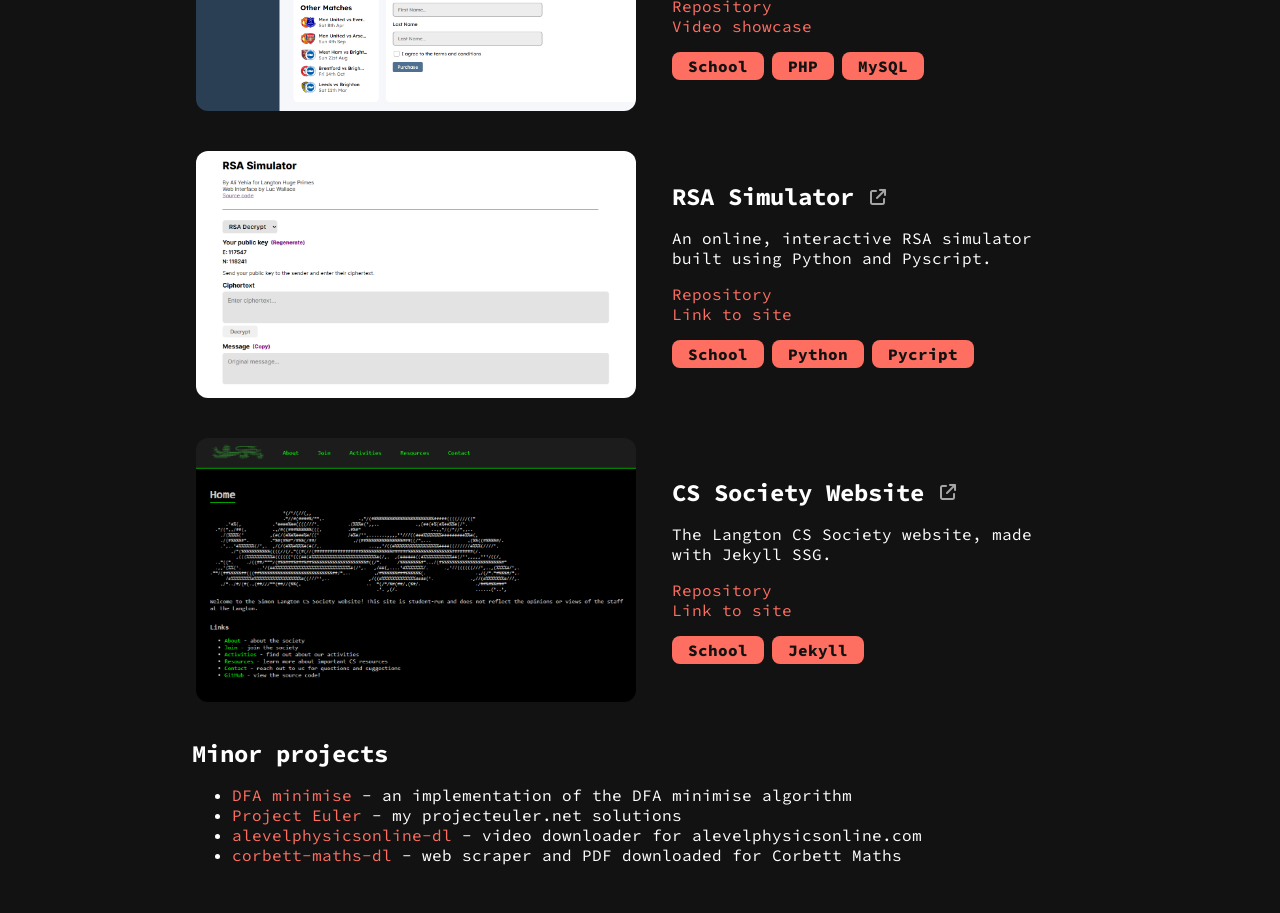
==== commit 31ec0440: "Update index.html" ====
--- a/index.html
+++ b/index.html
@@ -65,15 +65,15 @@
           About
         </h2>
         <p>
-          I am a 17-year old student and developer passionate about computer
+          I'm an 18-year-old student and developer passionate about computer
           science. I am able to fully design and realise interactive
           experiences, both on the server and client end. Fully self-taught, I
           aspire to learn new skills and expand my knowledge of developing
-          software. I am currently learning Haskell and functional programming.
+          software.
         </p>
         <p>
           Currently, I am learning Haskell and functional programming. My end
-          goal is to write a basic C compiler.
+          goal is to write a C compiler.
         </p>
         <p>
           This website was built with vanilla HTML, CSS and JS. It automatically
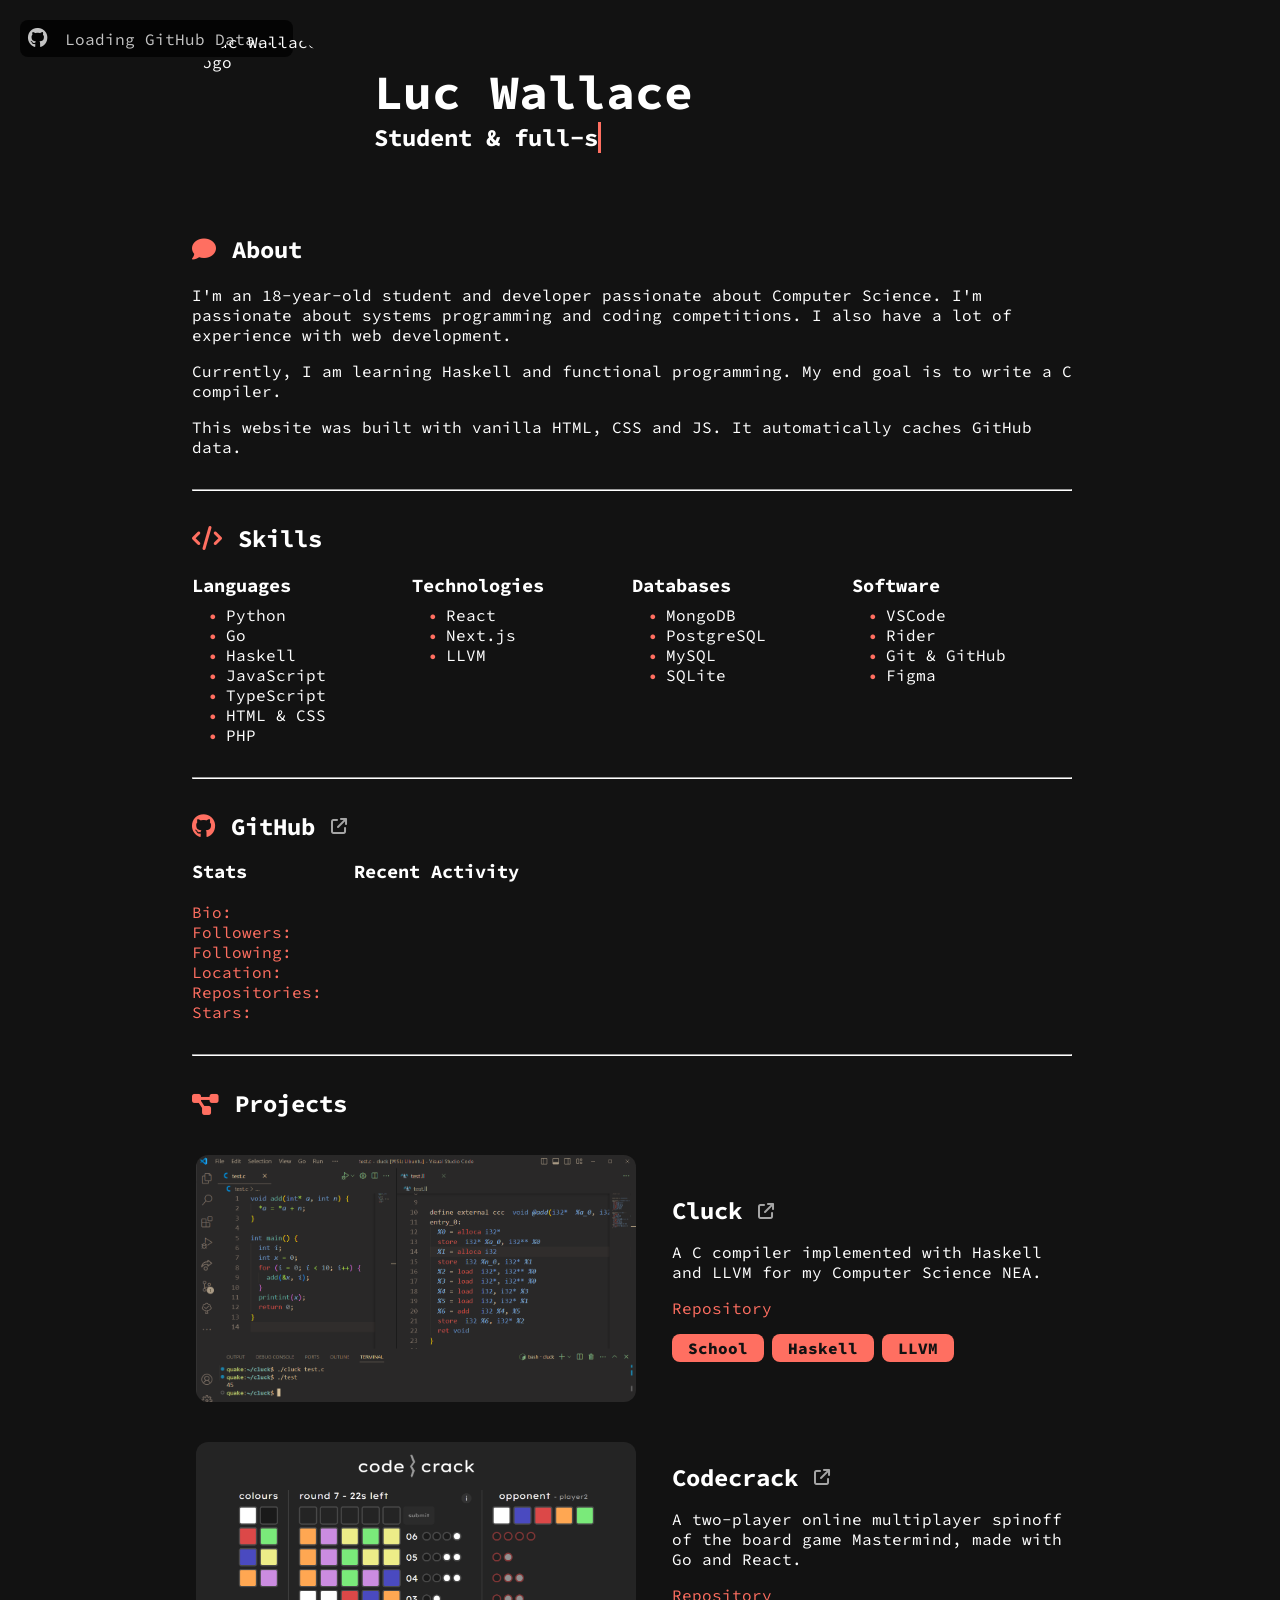
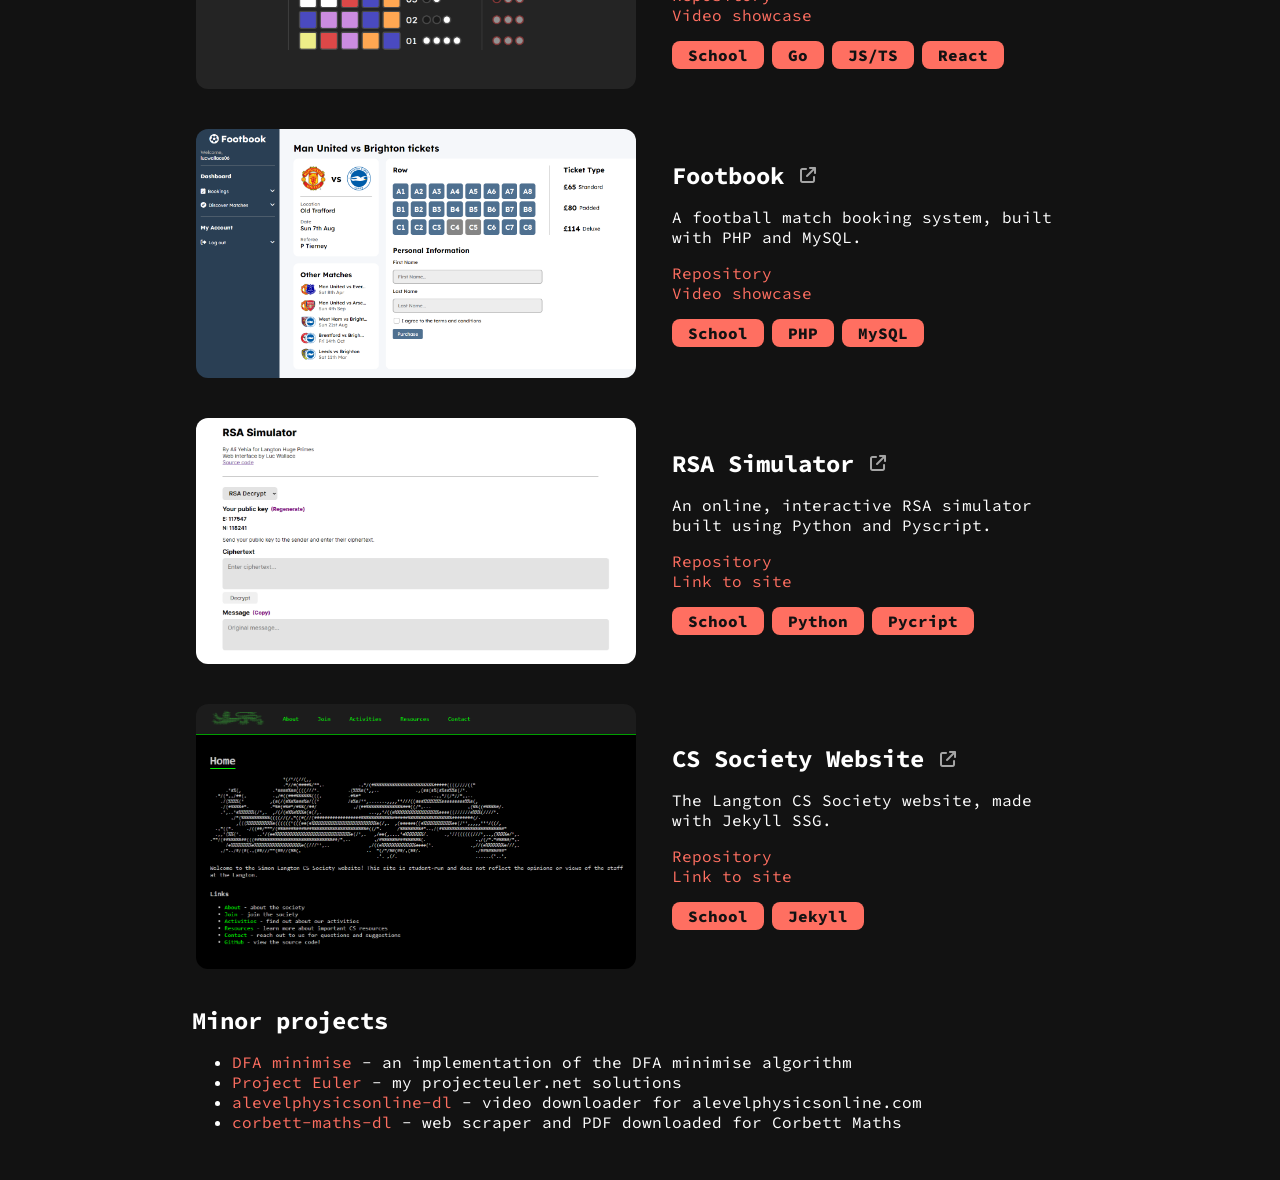
==== commit d72dfb6f: "Add Cluck to list of projects" ====
--- a/index.html
+++ b/index.html
@@ -65,11 +65,9 @@
           About
         </h2>
         <p>
-          I'm an 18-year-old student and developer passionate about computer
-          science. I am able to fully design and realise interactive
-          experiences, both on the server and client end. Fully self-taught, I
-          aspire to learn new skills and expand my knowledge of developing
-          software.
+          I'm an 18-year-old student and developer passionate about Computer
+          Science. I'm passionate about systems programming and coding
+          competitions. I also have a lot of experience with web development.
         </p>
         <p>
           Currently, I am learning Haskell and functional programming. My end
@@ -100,12 +98,11 @@
             </ul>
           </div>
           <div>
-            <h3>Libraries</h3>
+            <h3>Technologies</h3>
             <ul>
               <li>React</li>
               <li>Next.js</li>
-              <li>Pyscript</li>
-              <li>Avalonia UI</li>
+              <li>LLVM</li>
             </ul>
           </div>
           <div>
@@ -183,6 +180,41 @@
         </h2>
         <div class="project">
           <img
+            src="img/cluck.png"
+            alt="A screenshot of my C compiler, Cluck."
+          />
+          <div>
+            <h2>
+              Cluck
+              <a
+                href="https://github.com/luc-wallace/cluck"
+                target="_blank"
+                rel="noopener noreferrer"
+                aria-label="Visit the repository"
+              >
+                <i class="fa-solid fa-arrow-up-right-from-square"></i>
+              </a>
+            </h2>
+            <p>
+              A C compiler implemented with Haskell and LLVM for my
+              Computer Science NEA.
+            </p>
+            <a
+              href="https://github.com/luc-wallace/cluck"
+              target="_blank"
+              rel="noopener noreferrer"
+            >
+              Repository
+            </a>
+            <div class="tags">
+              <span>School</span>
+              <span>Haskell</span>
+              <span>LLVM</span>
+            </div>
+          </div>
+        </div>
+        <div class="project">
+          <img
             src="img/codecrack.png"
             alt="A screenshot of my mastermind spinoff, codecrack."
           />
